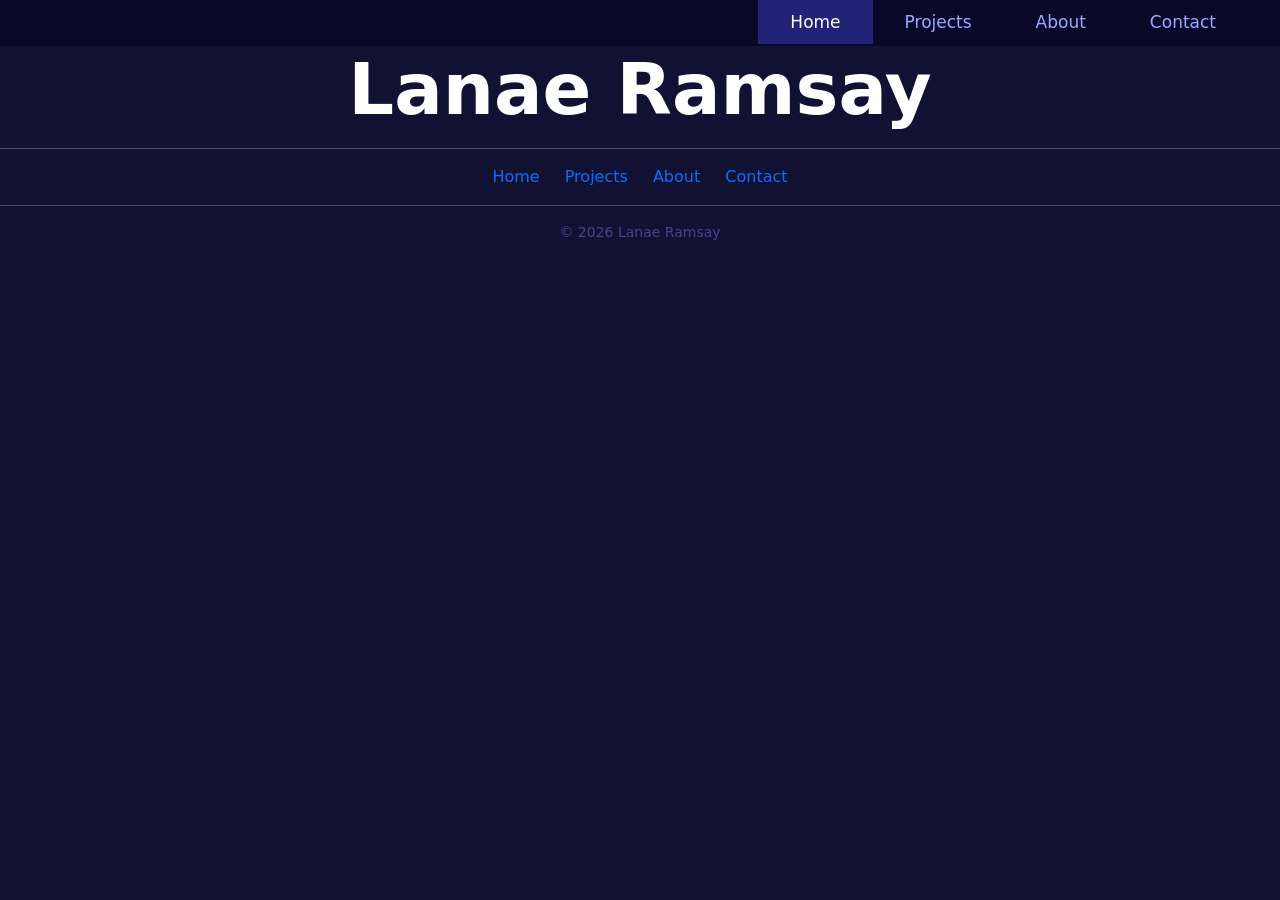
==== index.html @ 3edce325 "init: first commit" ====
<!DOCTYPE html>

<html lang="en">
    <head>
        <link href="https://cdn.jsdelivr.net/npm/bootstrap@5.3.8/dist/css/bootstrap.min.css" rel="stylesheet" integrity="sha384-sRIl4kxILFvY47J16cr9ZwB07vP4J8+LH7qKQnuqkuIAvNWLzeN8tE5YBujZqJLB" crossorigin="anonymous">
        <script src="https://cdn.jsdelivr.net/npm/bootstrap@5.3.8/dist/js/bootstrap.bundle.min.js" integrity="sha384-FKyoEForCGlyvwx9Hj09JcYn3nv7wiPVlz7YYwJrWVcXK/BmnVDxM+D2scQbITxI" crossorigin="anonymous"></script>
        <link href="styles.css" rel="stylesheet">
        <meta name="viewport" content="initial-scale=1, width=device-width">
        <title>Lanae Ramsay</title>
    </head>
    <body>
        <nav class="navbar navbar-expand-lg"> <!-- lg means that the menu will expand when width > 992px -->
            <div class="ms-auto"> <!-- Moves the button to the right -->

                <!-- Hamburger button -->
                <button class="navbar-toggler svg" type="button" data-bs-toggle="offcanvas" data-bs-target="#mobileMenu" aria-controls="mobileMenu" style="padding: 10px 0px"> <!-- Data attributes are used to invoke JavaScript -->
                    <svg version="1.1" xmlns="http://www.w3.org/2000/svg" viewBox="0 0 140 140" width="30" height="30">
                        <path d="M0 0 C0.92212784 0.00359528 1.84425568 0.00719055 2.79432678 0.01089478 C4.24295105 0.01067574 4.24295105 0.01067574 5.72084045 0.01045227 C8.92952175 0.01115182 12.1381458 0.0189462 15.34681702 0.02676392 C17.56499195 0.02862794 19.78316729 0.03005192 22.00134277 0.03105164 C27.85231148 0.03487801 33.70325554 0.04470931 39.55421448 0.05575562 C45.51958381 0.06596717 51.4849571 0.07054871 57.45033264 0.07559204 C69.16453621 0.08633147 80.87872144 0.10340932 92.59291077 0.12442017 C92.59291077 5.73442017 92.59291077 11.34442017 92.59291077 17.12442017 C79.70218822 17.14754127 66.81147057 17.16533406 53.92073154 17.17623234 C47.93571811 17.18146168 41.9507188 17.18856024 35.9657135 17.19985962 C30.19507647 17.2106867 24.42445308 17.21669662 18.65380669 17.21929741 C16.44688133 17.22115198 14.23995677 17.22477321 12.03303719 17.23015022 C8.95345035 17.23735827 5.87392063 17.23841121 2.79432678 17.23794556 C1.87219894 17.24154083 0.95007111 17.24513611 0 17.24884033 C-6.29303707 17.23847233 -6.29303707 17.23847233 -7.40708923 16.12442017 C-7.50683956 13.61305912 -7.54591106 11.13538602 -7.53208923 8.62442017 C-7.53595642 7.9218811 -7.53982361 7.21934204 -7.54380798 6.49551392 C-7.53060221 -0.35827989 -6.71768632 0.01106763 0 0 Z " fill="currentColor" transform="translate(27.407089233398438,96.87557983398438)"/>
                        <path d="M0 0 C0.92212784 0.00359528 1.84425568 0.00719055 2.79432678 0.01089478 C4.24295105 0.01067574 4.24295105 0.01067574 5.72084045 0.01045227 C8.92952175 0.01115182 12.1381458 0.0189462 15.34681702 0.02676392 C17.56499195 0.02862794 19.78316729 0.03005192 22.00134277 0.03105164 C27.85231148 0.03487801 33.70325554 0.04470931 39.55421448 0.05575562 C45.51958381 0.06596717 51.4849571 0.07054871 57.45033264 0.07559204 C69.16453621 0.08633147 80.87872144 0.10340932 92.59291077 0.12442017 C92.59291077 5.73442017 92.59291077 11.34442017 92.59291077 17.12442017 C79.70218822 17.14754127 66.81147057 17.16533406 53.92073154 17.17623234 C47.93571811 17.18146168 41.9507188 17.18856024 35.9657135 17.19985962 C30.19507647 17.2106867 24.42445308 17.21669662 18.65380669 17.21929741 C16.44688133 17.22115198 14.23995677 17.22477321 12.03303719 17.23015022 C8.95345035 17.23735827 5.87392063 17.23841121 2.79432678 17.23794556 C1.87219894 17.24154083 0.95007111 17.24513611 0 17.24884033 C-6.29303707 17.23847233 -6.29303707 17.23847233 -7.40708923 16.12442017 C-7.50683956 13.61305912 -7.54591106 11.13538602 -7.53208923 8.62442017 C-7.53595642 7.9218811 -7.53982361 7.21934204 -7.54380798 6.49551392 C-7.53060221 -0.35827989 -6.71768632 0.01106763 0 0 Z " fill="currentColor" transform="translate(27.407089233398438,60.875579833984375)"/>
                        <path d="M0 0 C0.92212784 0.00359528 1.84425568 0.00719055 2.79432678 0.01089478 C4.24295105 0.01067574 4.24295105 0.01067574 5.72084045 0.01045227 C8.92952175 0.01115182 12.1381458 0.0189462 15.34681702 0.02676392 C17.56499195 0.02862794 19.78316729 0.03005192 22.00134277 0.03105164 C27.85231148 0.03487801 33.70325554 0.04470931 39.55421448 0.05575562 C45.51958381 0.06596717 51.4849571 0.07054871 57.45033264 0.07559204 C69.16453621 0.08633147 80.87872144 0.10340932 92.59291077 0.12442017 C92.59291077 5.73442017 92.59291077 11.34442017 92.59291077 17.12442017 C79.70218822 17.14754127 66.81147057 17.16533406 53.92073154 17.17623234 C47.93571811 17.18146168 41.9507188 17.18856024 35.9657135 17.19985962 C30.19507647 17.2106867 24.42445308 17.21669662 18.65380669 17.21929741 C16.44688133 17.22115198 14.23995677 17.22477321 12.03303719 17.23015022 C8.95345035 17.23735827 5.87392063 17.23841121 2.79432678 17.23794556 C1.87219894 17.24154083 0.95007111 17.24513611 0 17.24884033 C-6.29303707 17.23847233 -6.29303707 17.23847233 -7.40708923 16.12442017 C-7.50683956 13.61305912 -7.54591106 11.13538602 -7.53208923 8.62442017 C-7.53595642 7.9218811 -7.53982361 7.21934204 -7.54380798 6.49551392 C-7.53060221 -0.35827989 -6.71768632 0.01106763 0 0 Z " fill="currentColor" transform="translate(27.407089233398438,24.875579833984375)"/>
                    </svg>
                </button>

                <!-- Offcanvas (works as a regular menu on PC and as a sidebar on mobile devices) -->
                <div  style="background-color: #113" class="offcanvas offcanvas-end" id="mobileMenu">
                    <div class="offcanvas-body">
                        <ul class="navbar-nav justify-content-end flex-grow-1 pe-3 nav-links">
                            <li><a class="active">Home</a></li>
                            <li><a href="projects.html">Projects</a></li>
                            <li><a href="about.html">About</a></li>
                            <li><a href="contact.html">Contact</a></li>
                        </ul>
                    </div>
                </div>
            </div>
        </nav>
        <h1 style="text-align: center; font-size: 72px">
            <b>
                Lanae Ramsay
            </b>
        </h1>
        <hr>
        <div style="text-align: center">
            <a href="index.html">Home</a>
            <a href="projects.html">Projects</a>
            <a href="about.html">About</a>
            <a href="contact.html">Contact</a>
        </div>
        <hr>
        <footer>
            <p>&#169; 2026 Lanae Ramsay</p>
        </footer>
        <script src="script.js"></script>
    </body>
</html>
---- styles.css ----
/* Get rid of underline */
a {
    text-decoration: none;
    padding: 10px 10px;
}

.svg {
  color: #9af;
}

.svg.hovered {
  color: #fff;
}

/* Navbar Container */
.navbar {
    align-items: center;
    background-color: #080828;
    padding: 0px 16px;
}

/* Makes list horizontal. Remove dots */
.nav-links {
    list-style: none;
    display: flex;
}

/* Individual links */
.nav-links a {
    color: #9af;
    font-size: 17px;
    padding: 12px 32px;
}

/* Hover effect for links */
.nav-links a:hover {
    background-color: #227;
    color: #fff;
}

/* Tap effect for links */
.nav-links a:active {
    background-color: #44b;
    color: #fff;
}

/* Current page */
.nav-links a.active {
    background-color: #227;
    color: #fff;
}

.nav-links li {
    padding: 10px 0px;
}

/* For custom hamburger button */
.navbar-toggler {
    border: none;
    outline: none;
}

.navbar-toggler:focus {
    box-shadow: none;
}


body {
    background-color: #113;
    color: #fff;
}

footer {
    font-size: 14px;
    text-align: center;
    color: #448;
}

object {
  pointer-events: none;
}
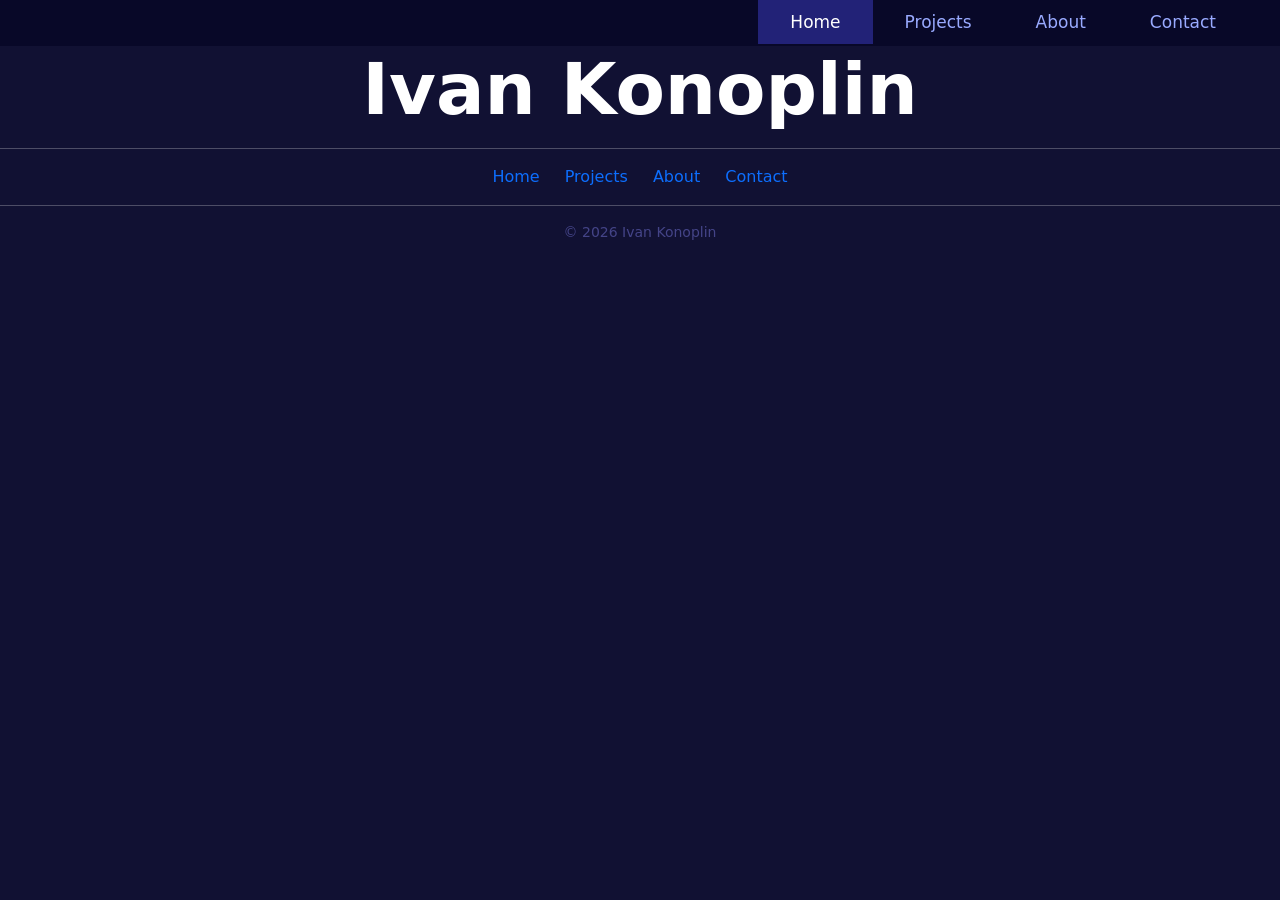
==== commit 82cbba27: "info changes" ====
--- a/index.html
+++ b/index.html
@@ -6,7 +6,7 @@
         <script src="https://cdn.jsdelivr.net/npm/bootstrap@5.3.8/dist/js/bootstrap.bundle.min.js" integrity="sha384-FKyoEForCGlyvwx9Hj09JcYn3nv7wiPVlz7YYwJrWVcXK/BmnVDxM+D2scQbITxI" crossorigin="anonymous"></script>
         <link href="styles.css" rel="stylesheet">
         <meta name="viewport" content="initial-scale=1, width=device-width">
-        <title>Lanae Ramsay</title>
+        <title>Ivan Konoplin</title>
     </head>
     <body>
         <nav class="navbar navbar-expand-lg"> <!-- lg means that the menu will expand when width > 992px -->
@@ -36,7 +36,7 @@
         </nav>
         <h1 style="text-align: center; font-size: 72px">
             <b>
-                Lanae Ramsay
+                Ivan Konoplin
             </b>
         </h1>
         <hr>
@@ -48,7 +48,7 @@
         </div>
         <hr>
         <footer>
-            <p>&#169; 2026 Lanae Ramsay</p>
+            <p>&#169; 2026 Ivan Konoplin</p>
         </footer>
         <script src="script.js"></script>
     </body>
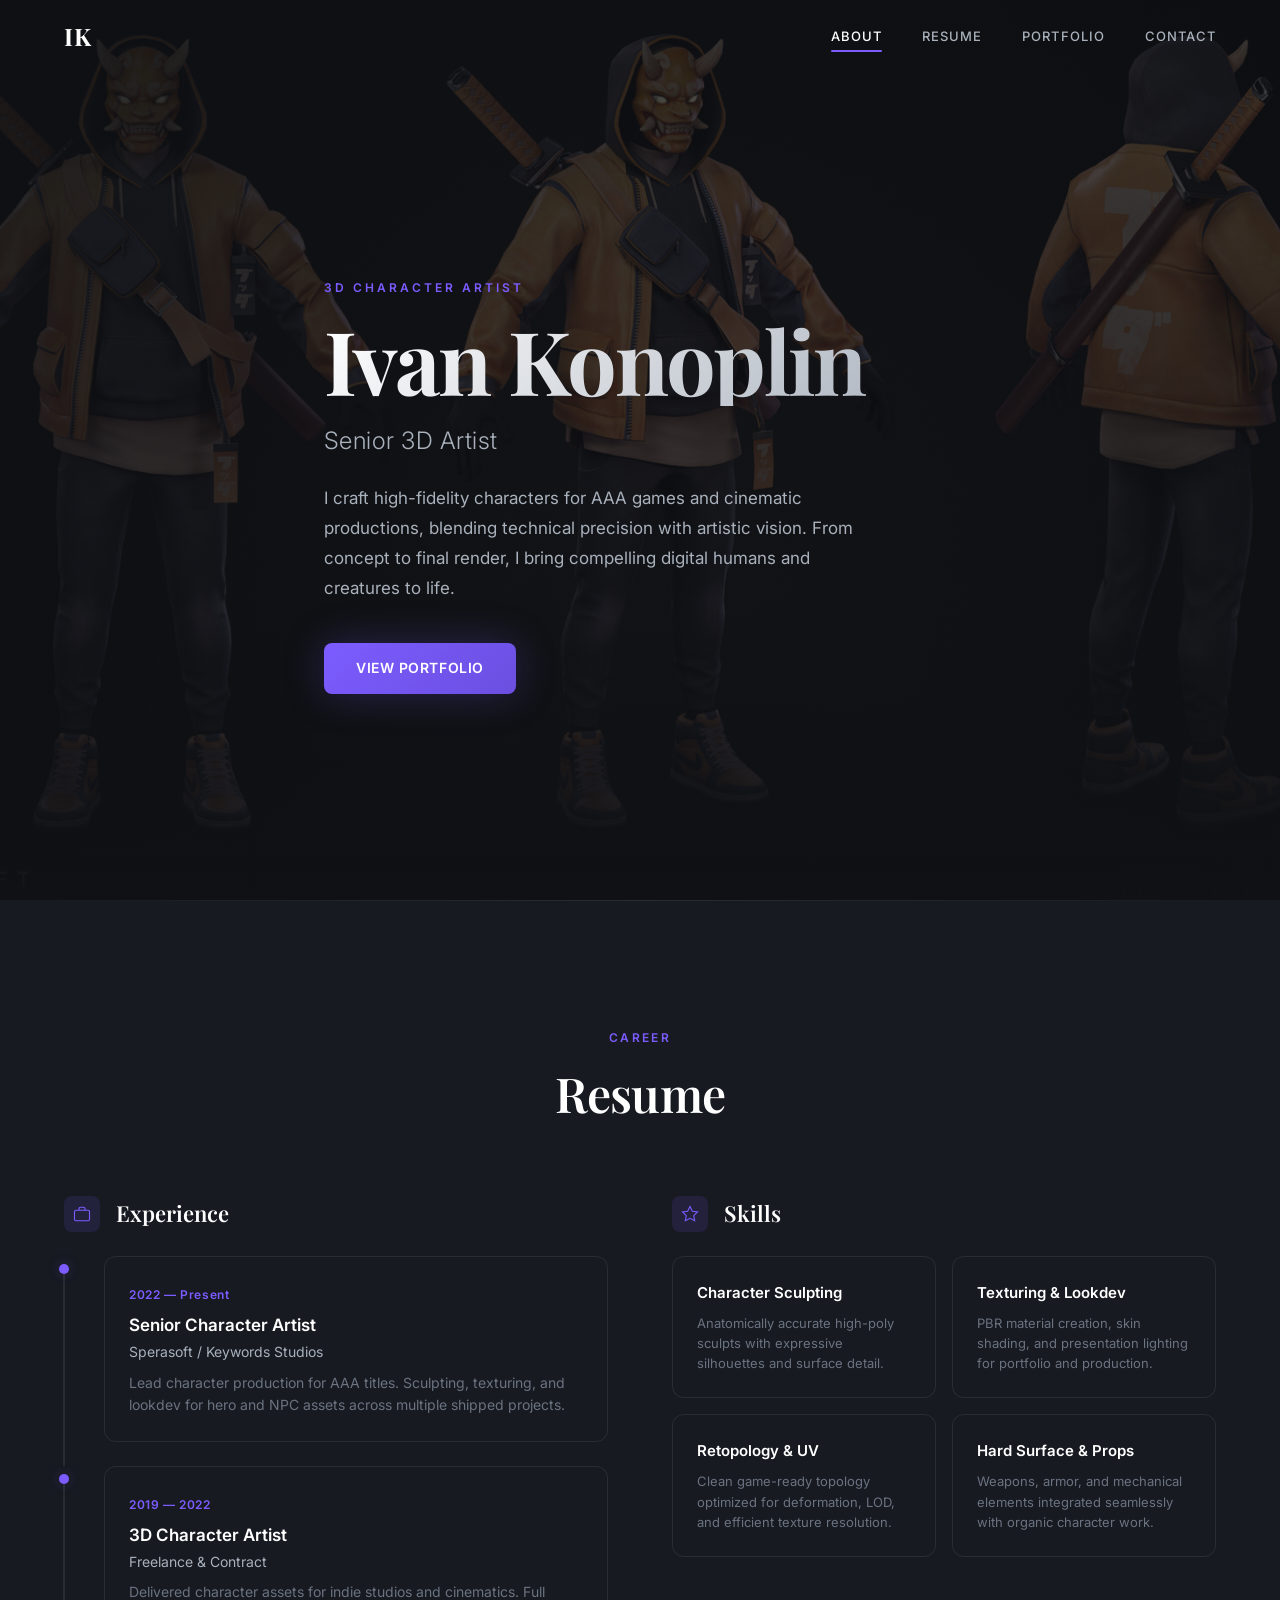
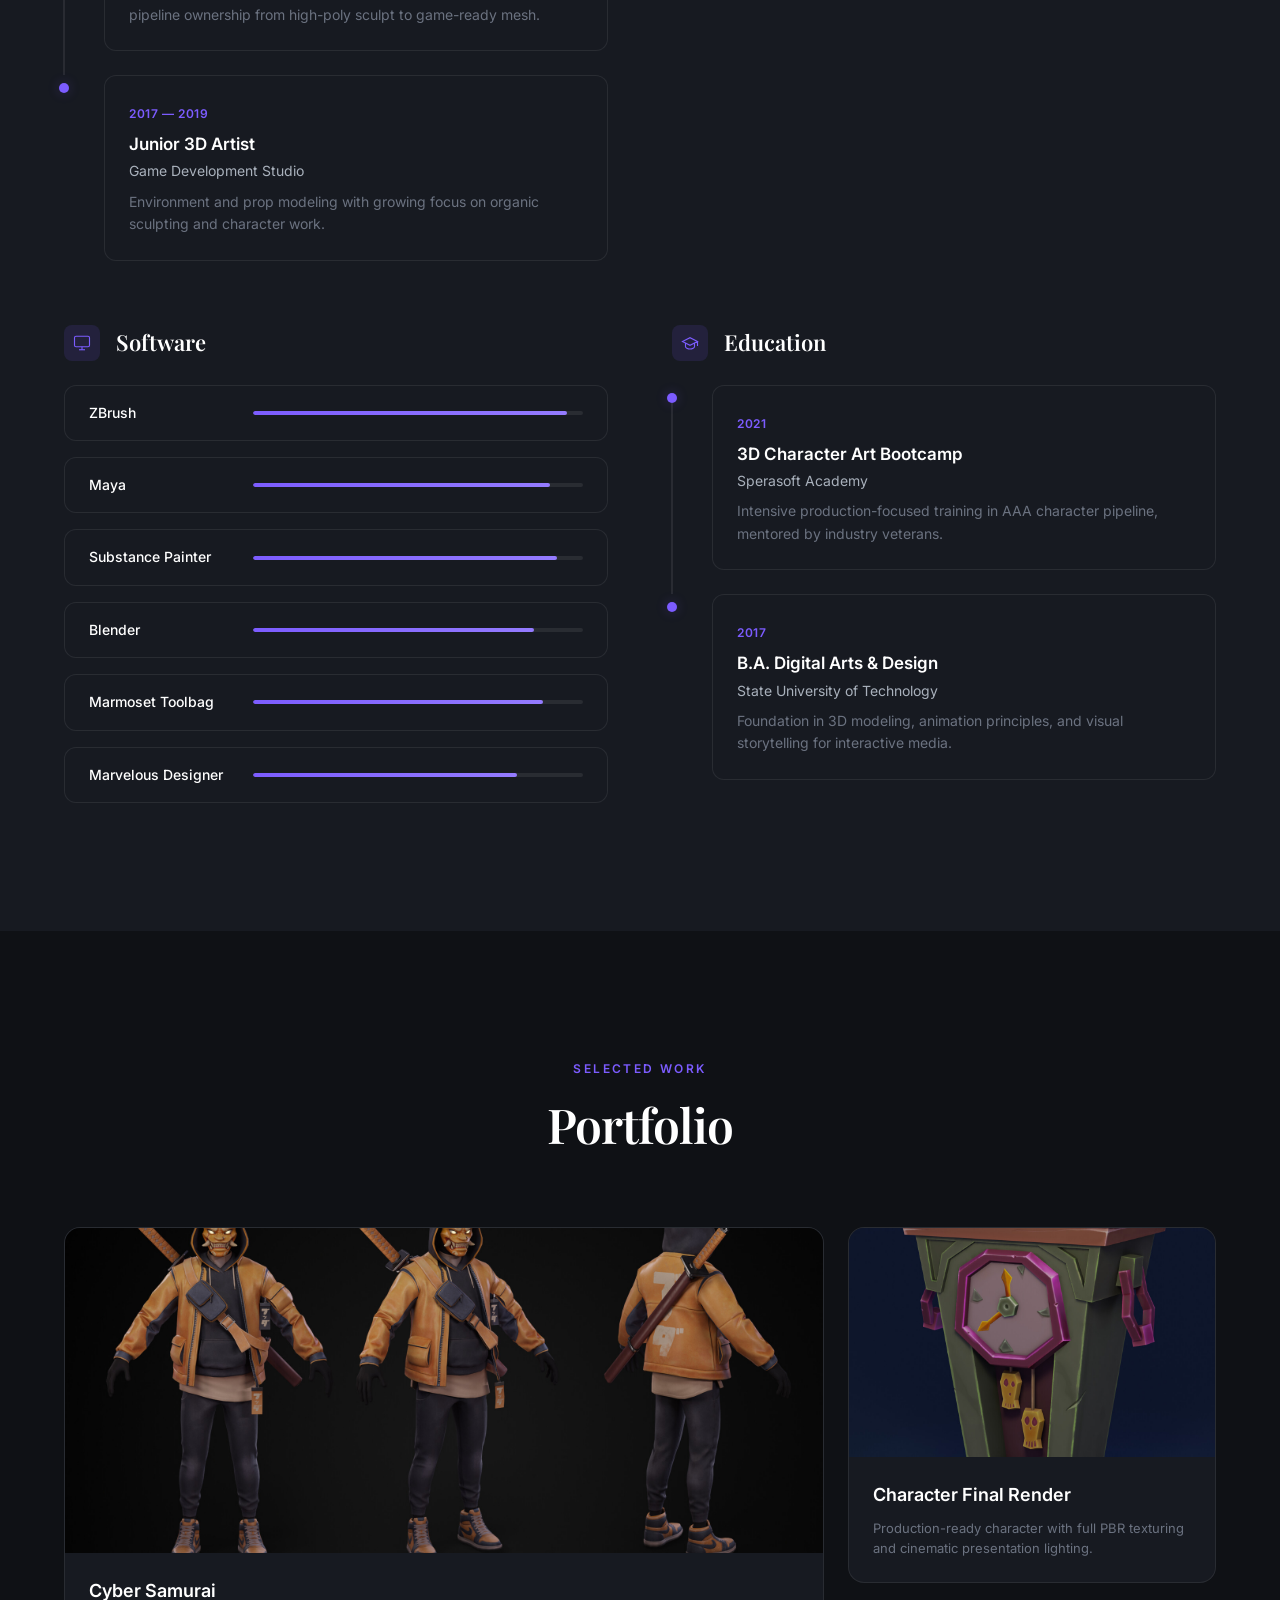
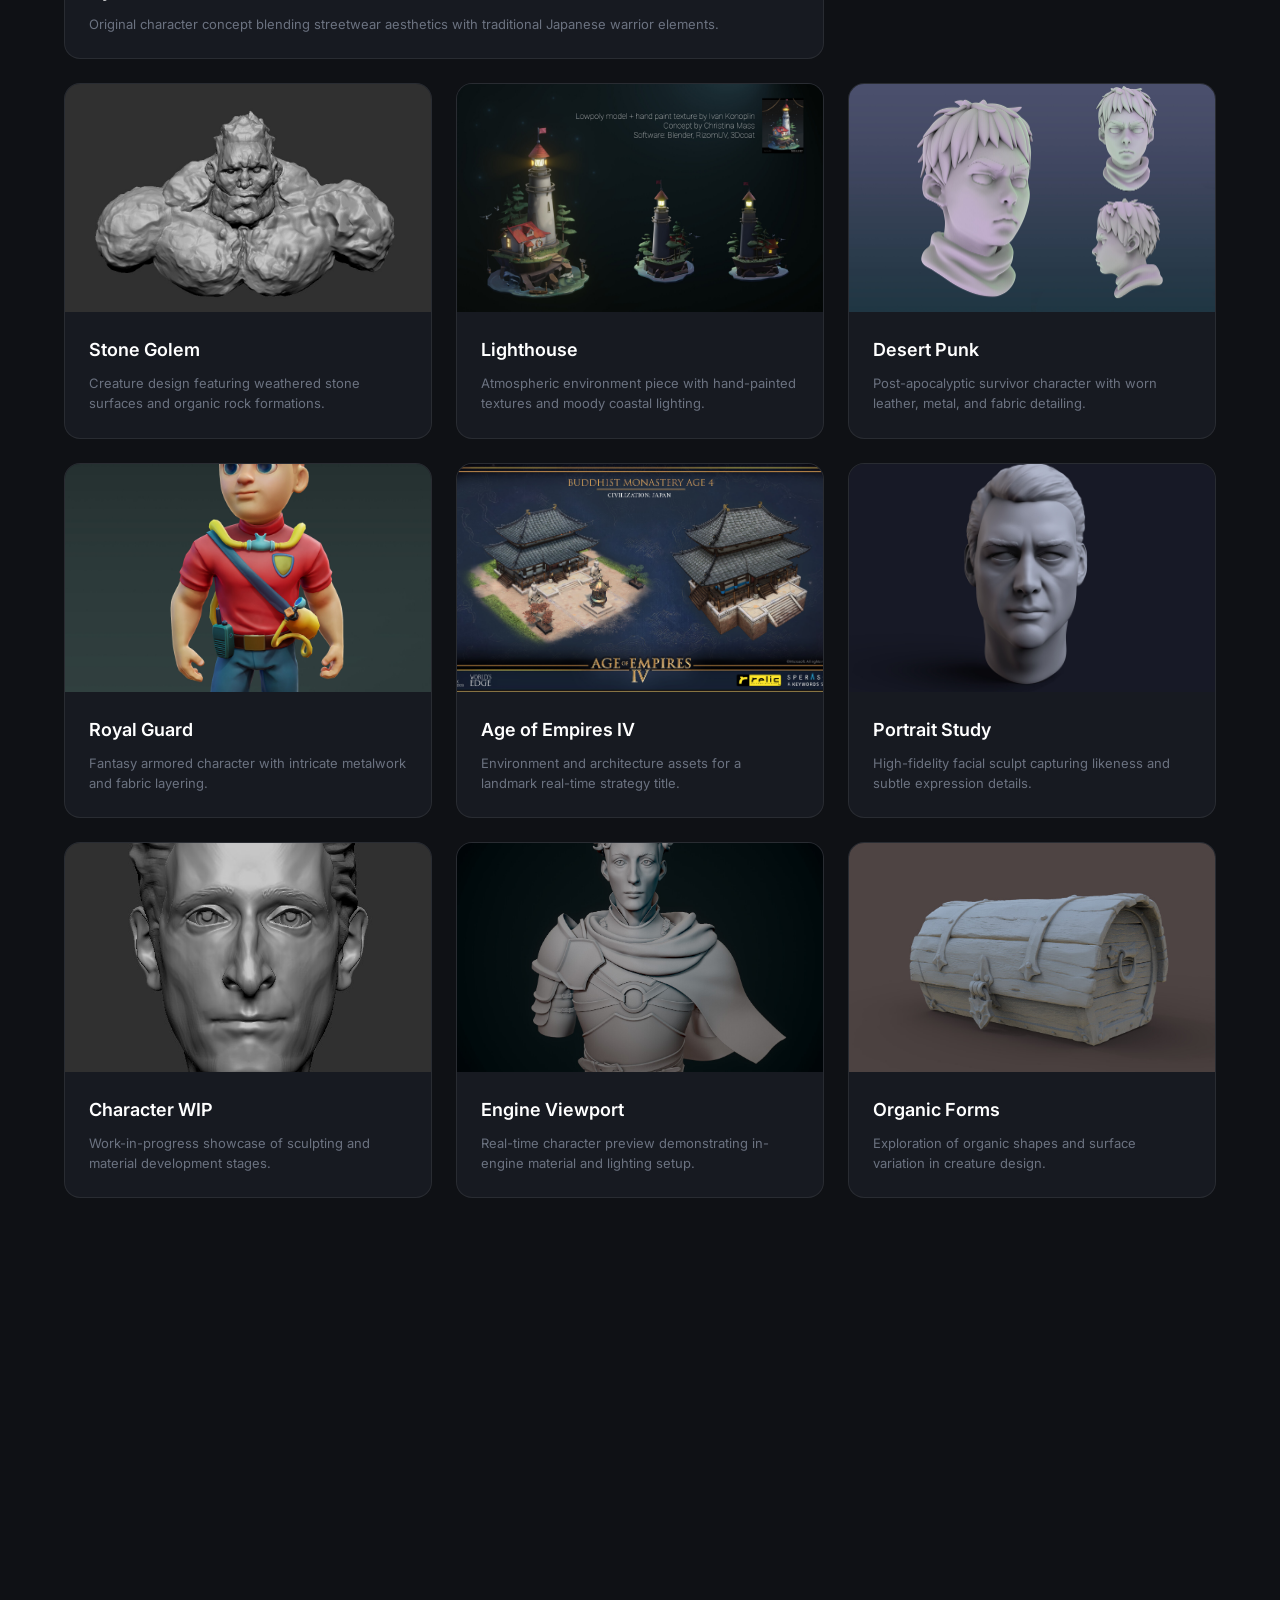
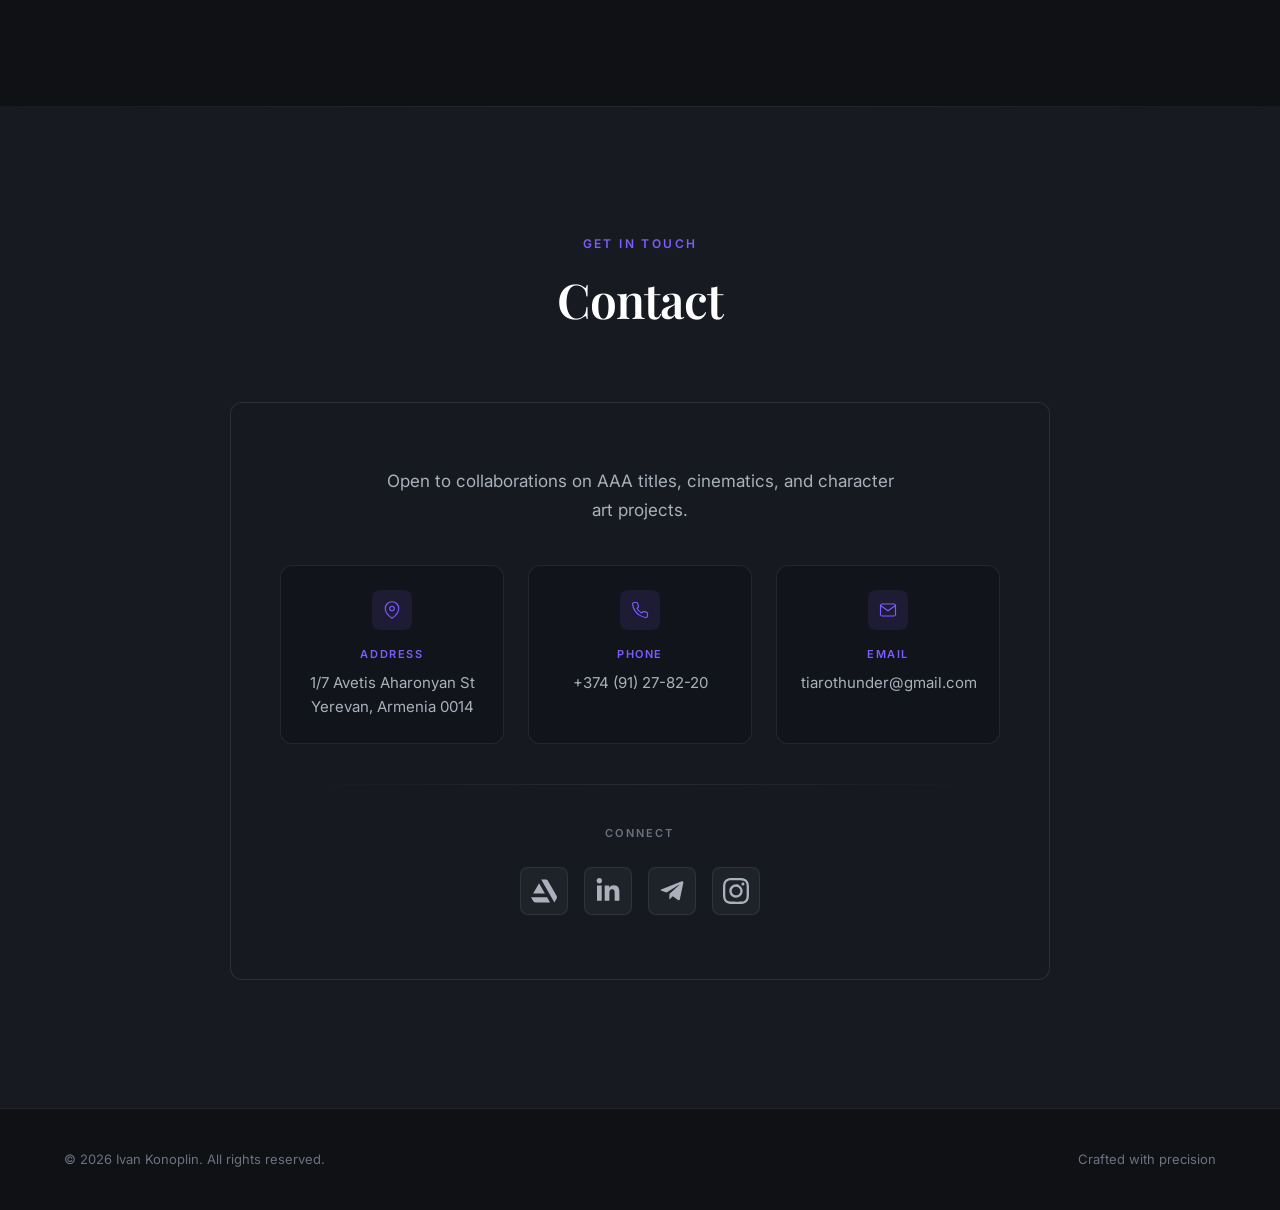
==== commit c009899d: "website new version" ====
--- a/index.html
+++ b/index.html
@@ -1,55 +1,318 @@
 <!DOCTYPE html>
-
 <html lang="en">
-    <head>
-        <link href="https://cdn.jsdelivr.net/npm/bootstrap@5.3.8/dist/css/bootstrap.min.css" rel="stylesheet" integrity="sha384-sRIl4kxILFvY47J16cr9ZwB07vP4J8+LH7qKQnuqkuIAvNWLzeN8tE5YBujZqJLB" crossorigin="anonymous">
-        <script src="https://cdn.jsdelivr.net/npm/bootstrap@5.3.8/dist/js/bootstrap.bundle.min.js" integrity="sha384-FKyoEForCGlyvwx9Hj09JcYn3nv7wiPVlz7YYwJrWVcXK/BmnVDxM+D2scQbITxI" crossorigin="anonymous"></script>
-        <link href="styles.css" rel="stylesheet">
-        <meta name="viewport" content="initial-scale=1, width=device-width">
-        <title>Ivan Konoplin</title>
-    </head>
-    <body>
-        <nav class="navbar navbar-expand-lg"> <!-- lg means that the menu will expand when width > 992px -->
-            <div class="ms-auto"> <!-- Moves the button to the right -->
-
-                <!-- Hamburger button -->
-                <button class="navbar-toggler svg" type="button" data-bs-toggle="offcanvas" data-bs-target="#mobileMenu" aria-controls="mobileMenu" style="padding: 10px 0px"> <!-- Data attributes are used to invoke JavaScript -->
-                    <svg version="1.1" xmlns="http://www.w3.org/2000/svg" viewBox="0 0 140 140" width="30" height="30">
-                        <path d="M0 0 C0.92212784 0.00359528 1.84425568 0.00719055 2.79432678 0.01089478 C4.24295105 0.01067574 4.24295105 0.01067574 5.72084045 0.01045227 C8.92952175 0.01115182 12.1381458 0.0189462 15.34681702 0.02676392 C17.56499195 0.02862794 19.78316729 0.03005192 22.00134277 0.03105164 C27.85231148 0.03487801 33.70325554 0.04470931 39.55421448 0.05575562 C45.51958381 0.06596717 51.4849571 0.07054871 57.45033264 0.07559204 C69.16453621 0.08633147 80.87872144 0.10340932 92.59291077 0.12442017 C92.59291077 5.73442017 92.59291077 11.34442017 92.59291077 17.12442017 C79.70218822 17.14754127 66.81147057 17.16533406 53.92073154 17.17623234 C47.93571811 17.18146168 41.9507188 17.18856024 35.9657135 17.19985962 C30.19507647 17.2106867 24.42445308 17.21669662 18.65380669 17.21929741 C16.44688133 17.22115198 14.23995677 17.22477321 12.03303719 17.23015022 C8.95345035 17.23735827 5.87392063 17.23841121 2.79432678 17.23794556 C1.87219894 17.24154083 0.95007111 17.24513611 0 17.24884033 C-6.29303707 17.23847233 -6.29303707 17.23847233 -7.40708923 16.12442017 C-7.50683956 13.61305912 -7.54591106 11.13538602 -7.53208923 8.62442017 C-7.53595642 7.9218811 -7.53982361 7.21934204 -7.54380798 6.49551392 C-7.53060221 -0.35827989 -6.71768632 0.01106763 0 0 Z " fill="currentColor" transform="translate(27.407089233398438,96.87557983398438)"/>
-                        <path d="M0 0 C0.92212784 0.00359528 1.84425568 0.00719055 2.79432678 0.01089478 C4.24295105 0.01067574 4.24295105 0.01067574 5.72084045 0.01045227 C8.92952175 0.01115182 12.1381458 0.0189462 15.34681702 0.02676392 C17.56499195 0.02862794 19.78316729 0.03005192 22.00134277 0.03105164 C27.85231148 0.03487801 33.70325554 0.04470931 39.55421448 0.05575562 C45.51958381 0.06596717 51.4849571 0.07054871 57.45033264 0.07559204 C69.16453621 0.08633147 80.87872144 0.10340932 92.59291077 0.12442017 C92.59291077 5.73442017 92.59291077 11.34442017 92.59291077 17.12442017 C79.70218822 17.14754127 66.81147057 17.16533406 53.92073154 17.17623234 C47.93571811 17.18146168 41.9507188 17.18856024 35.9657135 17.19985962 C30.19507647 17.2106867 24.42445308 17.21669662 18.65380669 17.21929741 C16.44688133 17.22115198 14.23995677 17.22477321 12.03303719 17.23015022 C8.95345035 17.23735827 5.87392063 17.23841121 2.79432678 17.23794556 C1.87219894 17.24154083 0.95007111 17.24513611 0 17.24884033 C-6.29303707 17.23847233 -6.29303707 17.23847233 -7.40708923 16.12442017 C-7.50683956 13.61305912 -7.54591106 11.13538602 -7.53208923 8.62442017 C-7.53595642 7.9218811 -7.53982361 7.21934204 -7.54380798 6.49551392 C-7.53060221 -0.35827989 -6.71768632 0.01106763 0 0 Z " fill="currentColor" transform="translate(27.407089233398438,60.875579833984375)"/>
-                        <path d="M0 0 C0.92212784 0.00359528 1.84425568 0.00719055 2.79432678 0.01089478 C4.24295105 0.01067574 4.24295105 0.01067574 5.72084045 0.01045227 C8.92952175 0.01115182 12.1381458 0.0189462 15.34681702 0.02676392 C17.56499195 0.02862794 19.78316729 0.03005192 22.00134277 0.03105164 C27.85231148 0.03487801 33.70325554 0.04470931 39.55421448 0.05575562 C45.51958381 0.06596717 51.4849571 0.07054871 57.45033264 0.07559204 C69.16453621 0.08633147 80.87872144 0.10340932 92.59291077 0.12442017 C92.59291077 5.73442017 92.59291077 11.34442017 92.59291077 17.12442017 C79.70218822 17.14754127 66.81147057 17.16533406 53.92073154 17.17623234 C47.93571811 17.18146168 41.9507188 17.18856024 35.9657135 17.19985962 C30.19507647 17.2106867 24.42445308 17.21669662 18.65380669 17.21929741 C16.44688133 17.22115198 14.23995677 17.22477321 12.03303719 17.23015022 C8.95345035 17.23735827 5.87392063 17.23841121 2.79432678 17.23794556 C1.87219894 17.24154083 0.95007111 17.24513611 0 17.24884033 C-6.29303707 17.23847233 -6.29303707 17.23847233 -7.40708923 16.12442017 C-7.50683956 13.61305912 -7.54591106 11.13538602 -7.53208923 8.62442017 C-7.53595642 7.9218811 -7.53982361 7.21934204 -7.54380798 6.49551392 C-7.53060221 -0.35827989 -6.71768632 0.01106763 0 0 Z " fill="currentColor" transform="translate(27.407089233398438,24.875579833984375)"/>
-                    </svg>
-                </button>
-
-                <!-- Offcanvas (works as a regular menu on PC and as a sidebar on mobile devices) -->
-                <div  style="background-color: #113" class="offcanvas offcanvas-end" id="mobileMenu">
-                    <div class="offcanvas-body">
-                        <ul class="navbar-nav justify-content-end flex-grow-1 pe-3 nav-links">
-                            <li><a class="active">Home</a></li>
-                            <li><a href="projects.html">Projects</a></li>
-                            <li><a href="about.html">About</a></li>
-                            <li><a href="contact.html">Contact</a></li>
-                        </ul>
-                    </div>
-                </div>
-            </div>
-        </nav>
-        <h1 style="text-align: center; font-size: 72px">
-            <b>
-                Ivan Konoplin
-            </b>
-        </h1>
-        <hr>
-        <div style="text-align: center">
-            <a href="index.html">Home</a>
-            <a href="projects.html">Projects</a>
-            <a href="about.html">About</a>
-            <a href="contact.html">Contact</a>
+<head>
+  <meta charset="UTF-8">
+  <meta name="viewport" content="width=device-width, initial-scale=1.0">
+  <meta name="description" content="Ivan Konoplin — Senior 3D Artist specializing in character art for AAA games and cinematic productions.">
+  <title>Ivan Konoplin | Senior 3D Artist</title>
+  <link rel="preconnect" href="https://fonts.googleapis.com">
+  <link rel="preconnect" href="https://fonts.gstatic.com" crossorigin>
+  <link href="https://fonts.googleapis.com/css2?family=Inter:wght@300;400;500;600;700&family=Playfair+Display:wght@500;600;700&display=swap" rel="stylesheet">
+  <link rel="stylesheet" href="css/main.css">
+</head>
+<body>
+
+  <!-- Navigation -->
+  <header class="header" id="header">
+    <nav class="nav container" aria-label="Main navigation">
+      <a href="#about" class="nav__logo" aria-label="Ivan Konoplin — Home">IK</a>
+
+      <button class="nav__toggle" id="nav-toggle" aria-label="Toggle navigation menu" aria-expanded="false" aria-controls="nav-menu">
+        <span class="nav__toggle-bar"></span>
+        <span class="nav__toggle-bar"></span>
+        <span class="nav__toggle-bar"></span>
+      </button>
+
+      <ul class="nav__menu" id="nav-menu" role="list">
+        <li><a href="#about" class="nav__link active" data-section="about">About</a></li>
+        <li><a href="#resume" class="nav__link" data-section="resume">Resume</a></li>
+        <li><a href="#portfolio" class="nav__link" data-section="portfolio">Portfolio</a></li>
+        <li><a href="#contact" class="nav__link" data-section="contact">Contact</a></li>
+      </ul>
+    </nav>
+  </header>
+
+  <main>
+
+    <!-- About Section -->
+    <section class="about section" id="about" aria-labelledby="about-heading">
+      <div class="about__bg" role="img" aria-label="Cyber-samurai character art by Ivan Konoplin"></div>
+      <div class="about__overlay"></div>
+      <div class="about__content container reveal">
+        <p class="about__eyebrow">3D Character Artist</p>
+        <h1 class="about__title" id="about-heading">Ivan Konoplin</h1>
+        <p class="about__role">Senior 3D Artist</p>
+        <p class="about__intro">
+          I craft high-fidelity characters for AAA games and cinematic productions,
+          blending technical precision with artistic vision. From concept to final render,
+          I bring compelling digital humans and creatures to life.
+        </p>
+        <a href="#portfolio" class="btn btn--primary">View Portfolio</a>
+      </div>
+    </section>
+
+    <!-- Resume Section -->
+    <section class="resume section" id="resume" aria-labelledby="resume-heading">
+      <div class="container">
+        <header class="section__header reveal">
+          <p class="section__eyebrow">Career</p>
+          <h2 class="section__title" id="resume-heading">Resume</h2>
+        </header>
+
+        <div class="resume__grid">
+
+          <!-- Experience -->
+          <div class="resume__block reveal">
+            <h3 class="resume__block-title">
+              <span class="resume__icon" aria-hidden="true">
+                <svg viewBox="0 0 24 24" fill="none" stroke="currentColor" stroke-width="1.5"><rect x="2" y="7" width="20" height="14" rx="2"/><path d="M16 7V5a2 2 0 0 0-2-2h-4a2 2 0 0 0-2 2v2"/></svg>
+              </span>
+              Experience
+            </h3>
+            <div class="timeline">
+              <article class="timeline__item">
+                <div class="timeline__marker"></div>
+                <div class="timeline__card card">
+                  <time class="timeline__date" datetime="2022">2022 — Present</time>
+                  <h4 class="timeline__role">Senior Character Artist</h4>
+                  <p class="timeline__company">Sperasoft / Keywords Studios</p>
+                  <p class="timeline__desc">Lead character production for AAA titles. Sculpting, texturing, and lookdev for hero and NPC assets across multiple shipped projects.</p>
+                </div>
+              </article>
+              <article class="timeline__item">
+                <div class="timeline__marker"></div>
+                <div class="timeline__card card">
+                  <time class="timeline__date" datetime="2019">2019 — 2022</time>
+                  <h4 class="timeline__role">3D Character Artist</h4>
+                  <p class="timeline__company">Freelance & Contract</p>
+                  <p class="timeline__desc">Delivered character assets for indie studios and cinematics. Full pipeline ownership from high-poly sculpt to game-ready mesh.</p>
+                </div>
+              </article>
+              <article class="timeline__item">
+                <div class="timeline__marker"></div>
+                <div class="timeline__card card">
+                  <time class="timeline__date" datetime="2017">2017 — 2019</time>
+                  <h4 class="timeline__role">Junior 3D Artist</h4>
+                  <p class="timeline__company">Game Development Studio</p>
+                  <p class="timeline__desc">Environment and prop modeling with growing focus on organic sculpting and character work.</p>
+                </div>
+              </article>
+            </div>
+          </div>
+
+          <!-- Skills -->
+          <div class="resume__block reveal">
+            <h3 class="resume__block-title">
+              <span class="resume__icon" aria-hidden="true">
+                <svg viewBox="0 0 24 24" fill="none" stroke="currentColor" stroke-width="1.5"><polygon points="12 2 15.09 8.26 22 9.27 17 14.14 18.18 21.02 12 17.77 5.82 21.02 7 14.14 2 9.27 8.91 8.26 12 2"/></svg>
+              </span>
+              Skills
+            </h3>
+            <div class="skills-grid">
+              <div class="skill-card card">
+                <h4 class="skill-card__title">Character Sculpting</h4>
+                <p class="skill-card__desc">Anatomically accurate high-poly sculpts with expressive silhouettes and surface detail.</p>
+              </div>
+              <div class="skill-card card">
+                <h4 class="skill-card__title">Texturing & Lookdev</h4>
+                <p class="skill-card__desc">PBR material creation, skin shading, and presentation lighting for portfolio and production.</p>
+              </div>
+              <div class="skill-card card">
+                <h4 class="skill-card__title">Retopology & UV</h4>
+                <p class="skill-card__desc">Clean game-ready topology optimized for deformation, LOD, and efficient texture resolution.</p>
+              </div>
+              <div class="skill-card card">
+                <h4 class="skill-card__title">Hard Surface & Props</h4>
+                <p class="skill-card__desc">Weapons, armor, and mechanical elements integrated seamlessly with organic character work.</p>
+              </div>
+            </div>
+          </div>
+
+          <!-- Software -->
+          <div class="resume__block reveal">
+            <h3 class="resume__block-title">
+              <span class="resume__icon" aria-hidden="true">
+                <svg viewBox="0 0 24 24" fill="none" stroke="currentColor" stroke-width="1.5"><rect x="2" y="3" width="20" height="14" rx="2"/><line x1="8" y1="21" x2="16" y2="21"/><line x1="12" y1="17" x2="12" y2="21"/></svg>
+              </span>
+              Software
+            </h3>
+            <ul class="software-list" id="software-list"></ul>
+          </div>
+
+          <!-- Education -->
+          <div class="resume__block reveal">
+            <h3 class="resume__block-title">
+              <span class="resume__icon" aria-hidden="true">
+                <svg viewBox="0 0 24 24" fill="none" stroke="currentColor" stroke-width="1.5"><path d="M22 10v6M2 10l10-5 10 5-10 5z"/><path d="M6 12v5c0 1.1 2.7 3 6 3s6-1.9 6-3v-5"/></svg>
+              </span>
+              Education
+            </h3>
+            <div class="timeline">
+              <article class="timeline__item">
+                <div class="timeline__marker"></div>
+                <div class="timeline__card card">
+                  <time class="timeline__date" datetime="2021">2021</time>
+                  <h4 class="timeline__role">3D Character Art Bootcamp</h4>
+                  <p class="timeline__company">Sperasoft Academy</p>
+                  <p class="timeline__desc">Intensive production-focused training in AAA character pipeline, mentored by industry veterans.</p>
+                </div>
+              </article>
+              <article class="timeline__item">
+                <div class="timeline__marker"></div>
+                <div class="timeline__card card">
+                  <time class="timeline__date" datetime="2017">2017</time>
+                  <h4 class="timeline__role">B.A. Digital Arts & Design</h4>
+                  <p class="timeline__company">State University of Technology</p>
+                  <p class="timeline__desc">Foundation in 3D modeling, animation principles, and visual storytelling for interactive media.</p>
+                </div>
+              </article>
+            </div>
+          </div>
+
         </div>
-        <hr>
-        <footer>
-            <p>&#169; 2026 Ivan Konoplin</p>
-        </footer>
-        <script src="script.js"></script>
-    </body>
+      </div>
+    </section>
+
+    <!-- Portfolio Section -->
+    <section class="portfolio section" id="portfolio" aria-labelledby="portfolio-heading">
+      <div class="container">
+        <header class="section__header reveal">
+          <p class="section__eyebrow">Selected Work</p>
+          <h2 class="section__title" id="portfolio-heading">Portfolio</h2>
+        </header>
+
+        <div class="gallery" role="list"></div>
+      </div>
+    </section>
+
+    <!-- Contact Section -->
+    <section class="contact section" id="contact" aria-labelledby="contact-heading">
+      <div class="container">
+        <header class="section__header reveal">
+          <p class="section__eyebrow">Get in Touch</p>
+          <h2 class="section__title" id="contact-heading">Contact</h2>
+        </header>
+
+        <div class="contact__content reveal">
+          <div class="contact__card card">
+            <p class="contact__lead">Open to collaborations on AAA titles, cinematics, and character art projects.</p>
+
+            <div class="contact__details-grid">
+              <div class="contact__detail">
+                <span class="contact__icon" aria-hidden="true">
+                  <svg viewBox="0 0 24 24" fill="none" stroke="currentColor" stroke-width="1.5"><path d="M21 10c0 7-9 13-9 13s-9-6-9-13a9 9 0 0 1 18 0z"/><circle cx="12" cy="10" r="3"/></svg>
+                </span>
+                <span class="contact__label">Address</span>
+                <p>1/7 Avetis Aharonyan St<br>Yerevan, Armenia 0014</p>
+              </div>
+              <div class="contact__detail">
+                <span class="contact__icon" aria-hidden="true">
+                  <svg viewBox="0 0 24 24" fill="none" stroke="currentColor" stroke-width="1.5"><path d="M22 16.92v3a2 2 0 0 1-2.18 2 19.79 19.79 0 0 1-8.63-3.07 19.5 19.5 
+                    0 0 1-6-6 19.79 19.79 0 0 1-3.07-8.67A2 2 0 0 1 4.11 2h3a2 2 0 0 1 2 1.72 12.84 12.84 0 0 0 .7 2.81 2 2 0 0 1-.45 2.11L8.09 9.91a16 16 0 0 0 6 
+                    6l1.27-1.27a2 2 0 0 1 2.11-.45 12.84 12.84 0 0 0 2.81.7A2 2 0 0 1 22 16.92z"/></svg>
+                </span>
+                <span class="contact__label">Phone</span>
+                <p><a href="tel:+37491278220">+374 (91) 27-82-20</a></p>
+              </div>
+              <div class="contact__detail">
+                <span class="contact__icon" aria-hidden="true">
+                  <svg viewBox="0 0 24 24" fill="none" stroke="currentColor" stroke-width="1.5"><path d="M4 4h16c1.1 0 2 .9 2 2v12c0 1.1-.9 2-2 2H4c-1.1 0-2-.9-2-2V6c0-1.1.9-2 2-2z"/><polyline points="22,6 12,13 2,6"/></svg>
+                </span>
+                <span class="contact__label">Email</span>
+                <p><a href="mailto:tiarothunder@gmail.com">tiarothunder@gmail.com</a></p>
+              </div>
+            </div>
+
+            <div class="contact__divider" aria-hidden="true"></div>
+
+            <div class="contact__social-wrap">
+              <p class="contact__social-label">Connect</p>
+              <div class="contact__social">
+                <a href="https://www.artstation.com/konoplinivan" class="contact__social-link" target="_blank" rel="noopener noreferrer" aria-label="ArtStation">
+                  <svg viewBox="0 0 32 32" fill="currentColor" aria-hidden="true">
+                    <path d="M0 23.63l2.703 4.672c0.552 1.094 1.667 1.781 2.885
+                    1.781h17.943l-3.724-6.453zM32 23.661c0-0.641-0.193-1.245-0.516-1.75l-10.516-18.276c-0.557-1.057-1.656-1.719-2.854-1.719h-5.557l16.24
+                    28.135 2.563-4.432c0.5-0.849 0.641-1.224 0.641-1.958zM17.161 19.047l-7.255-12.568-7.26 12.568z"/>
+                  </svg>
+                </a>
+                <a href="https://www.linkedin.com/in/ivan-konoplin-875360231/" class="contact__social-link" target="_blank" rel="noopener noreferrer" aria-label="LinkedIn">
+                  <svg viewBox="0 0 32 32" fill="currentColor" aria-hidden="true">
+                    <path d="M8.268 28h-5.805v-18.694h5.805zM5.362 6.756c-1.856
+                    0-3.362-1.538-3.362-3.394s1.505-3.362 3.362-3.362 3.362 1.505 3.362 3.362c0 1.856-1.506 3.394-3.362 3.394zM29.994
+                    28h-5.792v-9.1c0-2.169-0.044-4.95-3.018-4.95-3.018 0-3.481 2.356-3.481 4.794v9.256h-5.799v-18.694h5.567v2.55h0.081c0.775-1.469 2.668-3.019 5.492-3.019
+                    5.875 0 6.955 3.869 6.955 8.894v10.269z"/>
+                  </svg>
+                </a>
+                <a href="https://t.me/konoplinivan" class="contact__social-link" target="_blank" rel="noopener noreferrer" aria-label="Telegram">
+                  <svg viewBox="0 0 32 32" fill="currentColor" aria-hidden="true">
+                    <path d="M29.919 6.163l-4.225 19.925c-0.319 1.406-1.15 1.756-2.331
+                    1.094l-6.438-4.744-3.106 2.988c-0.344 0.344-0.631 0.631-1.294 0.631l0.463-6.556 11.931-10.781c0.519-0.462-0.113-0.719-0.806-0.256l-14.75
+                    9.288-6.35-1.988c-1.381-0.431-1.406-1.381 0.288-2.044l24.837-9.569c1.15-0.431 2.156 0.256 1.781 2.013z"/>
+                  </svg>
+                </a>
+                <a href="https://www.instagram.com/konoplinivan/" class="contact__social-link" target="_blank" rel="noopener noreferrer" aria-label="Instagram">
+                  <svg viewBox="0 0 32 32" fill="currentColor" aria-hidden="true">
+                    <path d="M16 0c-4.349 0-4.891 0.021-6.593 0.093-1.709 0.084-2.865 0.349-3.885 0.745-1.052 0.412-1.948 0.959-2.833 1.849-0.891 0.885-1.443 1.781-1.849
+                    2.833-0.396 1.020-0.661 2.176-0.745 3.885-0.077 1.703-0.093 2.244-0.093 6.593s0.021 4.891 0.093 6.593c0.084 1.704 0.349 2.865 0.745 3.885 0.412 1.052
+                    0.959 1.948 1.849 2.833 0.885 0.891 1.781 1.443 2.833 1.849 1.020 0.391 2.181 0.661 3.885 0.745 1.703 0.077 2.244 0.093 6.593 0.093s4.891-0.021
+                    6.593-0.093c1.704-0.084 2.865-0.355 3.885-0.745 1.052-0.412 1.948-0.959 2.833-1.849 0.891-0.885 1.443-1.776 1.849-2.833 0.391-1.020 0.661-2.181
+                    0.745-3.885 0.077-1.703 0.093-2.244
+                    0.093-6.593s-0.021-4.891-0.093-6.593c-0.084-1.704-0.355-2.871-0.745-3.885-0.412-1.052-0.959-1.948-1.849-2.833-0.885-0.891-1.776-1.443-2.833-1.849-1.020-0.396-2.181-0.661-3.885-0.745-1.703-0.077-2.244-0.093-6.593-0.093zM16
+                    2.88c4.271 0 4.781 0.021 6.469 0.093 1.557 0.073 2.405 0.333 2.968 0.553 0.751 0.291 1.276 0.635 1.844 1.197 0.557 0.557 0.901 1.088 1.192 1.839 0.22
+                    0.563 0.48 1.411 0.553 2.968 0.072 1.688 0.093 2.199 0.093 6.469s-0.021 4.781-0.099 6.469c-0.084 1.557-0.344 2.405-0.563 2.968-0.303 0.751-0.641
+                    1.276-1.199 1.844-0.563 0.557-1.099 0.901-1.844 1.192-0.556 0.22-1.416 0.48-2.979 0.553-1.697 0.072-2.197 0.093-6.479
+                    0.093s-4.781-0.021-6.48-0.099c-1.557-0.084-2.416-0.344-2.979-0.563-0.76-0.303-1.281-0.641-1.839-1.199-0.563-0.563-0.921-1.099-1.197-1.844-0.224-0.556-0.48-1.416-0.563-2.979-0.057-1.677-0.084-2.197-0.084-6.459
+                    0-4.26 0.027-4.781 0.084-6.479 0.083-1.563 0.339-2.421 0.563-2.979 0.276-0.761 0.635-1.281 1.197-1.844 0.557-0.557 1.079-0.917 1.839-1.199
+                    0.563-0.219 1.401-0.479 2.964-0.557 1.697-0.061 2.197-0.083 6.473-0.083zM16 7.787c-4.541 0-8.213 3.677-8.213 8.213 0 4.541 3.677 8.213 8.213 8.213
+                    4.541 0 8.213-3.677 8.213-8.213 0-4.541-3.677-8.213-8.213-8.213zM16 21.333c-2.948 0-5.333-2.385-5.333-5.333s2.385-5.333 5.333-5.333c2.948 0 5.333
+                    2.385 5.333 5.333s-2.385 5.333-5.333 5.333zM26.464 7.459c0 1.063-0.865 1.921-1.923 1.921-1.063 0-1.921-0.859-1.921-1.921 0-1.057 0.864-1.917 1.921-1.917s1.923 0.86 1.923 1.917z"/>
+                  </svg>
+                </a>
+              </div>
+            </div>
+          </div>
+        </div>
+      </div>
+    </section>
+
+  </main>
+
+  <footer class="footer">
+    <div class="container footer__inner">
+      <p class="footer__copy">&copy; 2026 Ivan Konoplin. All rights reserved.</p>
+      <p class="footer__credit">Crafted with precision</p>
+    </div>
+  </footer>
+
+  <!-- Project Viewer Lightbox -->
+  <div class="project-viewer" id="project-viewer" aria-hidden="true" role="dialog" aria-modal="true" aria-labelledby="project-viewer-title">
+    <div class="project-viewer__backdrop"></div>
+    <div class="project-viewer__panel">
+      <header class="project-viewer__header">
+        <div class="project-viewer__meta">
+          <p class="project-viewer__eyebrow">Project</p>
+          <h2 class="project-viewer__title" id="project-viewer-title"></h2>
+          <p class="project-viewer__counter"></p>
+        </div>
+        <button type="button" class="project-viewer__close" aria-label="Close project view">
+          <svg viewBox="0 0 24 24" fill="none" stroke="currentColor" stroke-width="1.5" aria-hidden="true">
+            <line x1="18" y1="6" x2="6" y2="18"/>
+            <line x1="6" y1="6" x2="18" y2="18"/>
+          </svg>
+        </button>
+      </header>
+      <div class="project-viewer__scroll">
+        <p class="project-viewer__desc"></p>
+        <div class="project-viewer__gallery"></div>
+      </div>
+      <div class="project-viewer__progress" aria-hidden="true">
+        <div class="project-viewer__progress-bar"></div>
+      </div>
+    </div>
+  </div>
+
+  <script src="js/portfolio-data.js" defer></script>
+  <script src="js/portfolio.js" defer></script>
+  <script src="js/main.js" defer></script>
+</body>
 </html>
--- a/css/main.css
+++ b/css/main.css
@@ -0,0 +1,1293 @@
+/* ==========================================================================
+   Design Tokens — customize colors and spacing here
+   ========================================================================== */
+  :root {
+  --color-bg: #0F1115;
+  --color-bg-secondary: #171A21;
+  --color-bg-elevated: #1E2229;
+  --color-accent: #7C5CFF;
+  --color-accent-hover: #947BFF;
+  --color-accent-glow: rgba(124, 92, 255, 0.25);
+  --color-accent-border: rgba(124, 92, 255, 0.3);
+  --color-text: #FFFFFF;
+  --color-text-secondary: #A9B1BC;
+  --color-text-muted: #6B7280;
+  --color-border: rgba(255, 255, 255, 0.08);
+  --color-glass: rgba(23, 26, 33, 0.75);
+  --color-glass-border: rgba(255, 255, 255, 0.1);
+  --font-display: 'Playfair Display', Georgia, serif;
+  --font-body: 'Inter', -apple-system, BlinkMacSystemFont, sans-serif;
+  --space-xs: 0.5rem;
+  --space-sm: 1rem;
+  --space-md: 1.5rem;
+  --space-lg: 2.5rem;
+  --space-xl: 4rem;
+  --space-2xl: 6rem;
+  --space-3xl: 8rem;
+  --container-max: 1200px;
+  --header-height: 72px;
+  --radius-sm: 8px;
+  --radius-md: 12px;
+  --radius-lg: 16px;
+  --radius-xl: 24px;
+  --ease-out: cubic-bezier(0.22, 1, 0.36, 1);
+  --duration-fast: 0.2s;
+  --duration-normal: 0.35s;
+  --duration-slow: 0.6s;
+  --transition: var(--duration-normal) var(--ease-out);
+  --shadow-sm: 0 2px 8px rgba(0, 0, 0, 0.3);
+  --shadow-md: 0 8px 32px rgba(0, 0, 0, 0.4);
+  --shadow-lg: 0 16px 48px rgba(0, 0, 0, 0.5);
+  --shadow-glow: 0 0 40px var(--color-accent-glow);
+}
+
+/* ==========================================================================
+   Reset & Base
+   ========================================================================== */
+*,
+*::before,
+*::after {
+  box-sizing: border-box;
+  margin: 0;
+  padding: 0;
+}
+
+html {
+  scroll-behavior: smooth;
+  scroll-padding-top: var(--header-height);
+  -webkit-font-smoothing: antialiased;
+  -moz-osx-font-smoothing: grayscale;
+}
+
+body {
+  font-family: var(--font-body);
+  font-size: 1rem;
+  font-weight: 400;
+  line-height: 1.6;
+  color: var(--color-text);
+  background-color: var(--color-bg);
+  overflow-x: hidden;
+}
+
+img {
+  max-width: 100%;
+  height: auto;
+  display: block;
+}
+
+a {
+  color: inherit;
+  text-decoration: none;
+  transition: color var(--duration-fast) var(--ease-out);
+}
+
+address {
+  font-style: normal;
+}
+
+button {
+  font-family: inherit;
+  cursor: pointer;
+  border: none;
+  background: none;
+}
+
+ul[role="list"],
+ol[role="list"] {
+  list-style: none;
+}
+
+:focus-visible {
+  outline: 2px solid var(--color-accent);
+  outline-offset: 3px;
+}
+
+/* ==========================================================================
+   Utilities
+   ========================================================================== */
+.container {
+  width: 100%;
+  max-width: var(--container-max);
+  margin-inline: auto;
+  padding-inline: var(--space-md);
+}
+
+.section {
+  padding-block: var(--space-3xl);
+}
+
+.section__header {
+  text-align: center;
+  margin-bottom: var(--space-xl);
+}
+
+.section__eyebrow {
+  font-size: 0.75rem;
+  font-weight: 600;
+  letter-spacing: 0.2em;
+  text-transform: uppercase;
+  color: var(--color-accent);
+  margin-bottom: var(--space-xs);
+}
+
+.section__title {
+  font-family: var(--font-display);
+  font-size: clamp(2rem, 5vw, 3rem);
+  font-weight: 600;
+  letter-spacing: -0.02em;
+  color: var(--color-text);
+}
+
+/* Scroll reveal */
+.reveal {
+  opacity: 0;
+  transform: translateY(32px);
+  transition:
+    opacity var(--duration-slow) var(--ease-out),
+    transform var(--duration-slow) var(--ease-out);
+}
+
+.reveal.visible {
+  opacity: 1;
+  transform: translateY(0);
+}
+
+/* Stagger children */
+.reveal.visible .timeline__item,
+.reveal.visible .skill-card,
+.reveal.visible .software-list__item,
+.reveal.visible .gallery__item {
+  animation: fadeUp var(--duration-slow) var(--ease-out) both;
+}
+
+@keyframes fadeUp {
+  from {
+    opacity: 0;
+    transform: translateY(24px);
+  }
+  to {
+    opacity: 1;
+    transform: translateY(0);
+  }
+}
+
+/* ==========================================================================
+   Card Component
+   ========================================================================== */
+.card {
+  background: var(--color-bg-secondary);
+  border: 1px solid var(--color-border);
+  border-radius: var(--radius-md);
+  padding: var(--space-md);
+  transition:
+    border-color var(--duration-normal) var(--ease-out),
+    box-shadow var(--duration-normal) var(--ease-out),
+    transform var(--duration-normal) var(--ease-out);
+}
+
+.card:hover {
+  border-color: var(--color-accent-border);
+  box-shadow: var(--shadow-md);
+}
+
+/* ==========================================================================
+   Button Component
+   ========================================================================== */
+.btn {
+  display: inline-flex;
+  align-items: center;
+  justify-content: center;
+  gap: var(--space-xs);
+  padding: 0.875rem 2rem;
+  font-size: 0.875rem;
+  font-weight: 600;
+  letter-spacing: 0.04em;
+  text-transform: uppercase;
+  border-radius: var(--radius-sm);
+  transition:
+    background-color var(--duration-normal) var(--ease-out),
+    color var(--duration-normal) var(--ease-out),
+    box-shadow var(--duration-normal) var(--ease-out),
+    transform var(--duration-fast) var(--ease-out);
+}
+
+.btn--primary {
+  background: linear-gradient(135deg, var(--color-accent), #6B4FE0);
+  color: var(--color-text);
+  box-shadow: var(--shadow-glow);
+}
+
+.btn--primary:hover {
+  background: linear-gradient(135deg, var(--color-accent-hover), var(--color-accent));
+  box-shadow: 0 0 50px var(--color-accent-glow);
+  transform: translateY(-2px);
+}
+
+.btn--primary:active { transform: translateY(0); }
+
+/* Header & Navigation */
+.header {
+  position: fixed;
+  top: 0;
+  left: 0;
+  right: 0;
+  z-index: 1000;
+  height: var(--header-height);
+  transition:
+    background-color var(--duration-normal) var(--ease-out),
+    backdrop-filter var(--duration-normal) var(--ease-out),
+    box-shadow var(--duration-normal) var(--ease-out);
+}
+
+.header.scrolled {
+  background: var(--color-glass);
+  backdrop-filter: blur(20px);
+  -webkit-backdrop-filter: blur(20px);
+  border-bottom: 1px solid var(--color-glass-border);
+  box-shadow: var(--shadow-sm);
+}
+
+.nav {
+  display: flex;
+  align-items: center;
+  justify-content: space-between;
+  height: 100%;
+}
+
+.nav__logo {
+  font-family: var(--font-display);
+  font-size: 1.5rem;
+  font-weight: 700;
+  color: var(--color-text);
+  letter-spacing: 0.05em;
+  transition: color var(--duration-fast) var(--ease-out);
+}
+
+.nav__logo:hover {
+  color: var(--color-accent);
+}
+
+.nav__menu {
+  display: flex;
+  align-items: center;
+  gap: var(--space-lg);
+}
+
+.nav__link {
+  position: relative;
+  font-size: 0.8125rem;
+  font-weight: 500;
+  letter-spacing: 0.08em;
+  text-transform: uppercase;
+  color: var(--color-text-secondary);
+  padding-block: var(--space-xs);
+  transition: color var(--duration-fast) var(--ease-out);
+}
+
+.nav__link::after {
+  content: '';
+  position: absolute;
+  bottom: 0;
+  left: 0;
+  width: 0;
+  height: 2px;
+  background: var(--color-accent);
+  border-radius: 1px;
+  transition: width var(--duration-normal) var(--ease-out);
+}
+
+.nav__link:hover,
+.nav__link.active {
+  color: var(--color-text);
+}
+
+.nav__link.active::after,
+.nav__link:hover::after {
+  width: 100%;
+}
+
+/* Hamburger toggle */
+.nav__toggle {
+  display: none;
+  flex-direction: column;
+  justify-content: center;
+  gap: 5px;
+  width: 32px;
+  height: 32px;
+  padding: 4px;
+  z-index: 1001;
+}
+
+.nav__toggle-bar {
+  display: block;
+  width: 100%;
+  height: 2px;
+  background: var(--color-text);
+  border-radius: 2px;
+  transition:
+    transform var(--duration-normal) var(--ease-out),
+    opacity var(--duration-fast) var(--ease-out);
+}
+
+.nav__toggle[aria-expanded="true"] .nav__toggle-bar:nth-child(1) {
+  transform: translateY(7px) rotate(45deg);
+}
+
+.nav__toggle[aria-expanded="true"] .nav__toggle-bar:nth-child(2) {
+  opacity: 0;
+}
+
+.nav__toggle[aria-expanded="true"] .nav__toggle-bar:nth-child(3) {
+  transform: translateY(-7px) rotate(-45deg);
+}
+
+/* ==========================================================================
+   About Section
+   ========================================================================== */
+.about {
+  position: relative;
+  min-height: 100vh;
+  min-height: 100dvh;
+  display: flex;
+  align-items: center;
+  padding-block: calc(var(--header-height) + var(--space-xl)) var(--space-xl);
+  overflow: hidden;
+}
+
+.about__bg {
+  position: absolute;
+  inset: 0;
+  background-image: url('../assets/images/ivan-konoplin_sperasoft-bootcamp/ivan-konoplin_sperasoft-bootcamp.jpg');
+  background-size: cover;
+  background-position: center 30%;
+  background-repeat: no-repeat;
+  transform: scale(1.05);
+  transition: transform 8s var(--ease-out);
+}
+
+.about:hover .about__bg {
+  transform: scale(1);
+}
+
+.about__overlay {
+  position: absolute;
+  inset: 0;
+  background:
+    linear-gradient(135deg, rgba(15, 17, 21, 0.92) 0%, rgba(15, 17, 21, 0.7) 50%, rgba(15, 17, 21, 0.85) 100%),
+    linear-gradient(to top, var(--color-bg) 0%, transparent 30%);
+}
+
+.about__content {
+  position: relative;
+  z-index: 1;
+  max-width: 680px;
+}
+
+.about__eyebrow {
+  font-size: 0.75rem;
+  font-weight: 600;
+  letter-spacing: 0.25em;
+  text-transform: uppercase;
+  color: var(--color-accent);
+  margin-bottom: var(--space-sm);
+}
+
+.about__title {
+  font-family: var(--font-display);
+  font-size: clamp(3rem, 8vw, 5.5rem);
+  font-weight: 700;
+  line-height: 1.05;
+  letter-spacing: -0.03em;
+  margin-bottom: var(--space-sm);
+  background: linear-gradient(135deg, var(--color-text) 0%, var(--color-text-secondary) 100%);
+  -webkit-background-clip: text;
+  -webkit-text-fill-color: transparent;
+  background-clip: text;
+}
+
+.about__role {
+  font-size: clamp(1.125rem, 2.5vw, 1.5rem);
+  font-weight: 300;
+  color: var(--color-text-secondary);
+  margin-bottom: var(--space-md);
+  letter-spacing: 0.02em;
+}
+
+.about__intro {
+  font-size: 1.0625rem;
+  line-height: 1.75;
+  color: var(--color-text-secondary);
+  margin-bottom: var(--space-lg);
+  max-width: 540px;
+}
+
+/* ==========================================================================
+   Resume Section
+   ========================================================================== */
+.resume,
+.contact {
+  background: var(--color-bg-secondary);
+  position: relative;
+}
+
+.resume::before,
+.contact::before {
+  content: '';
+  position: absolute;
+  inset: 0 0 auto;
+  height: 1px;
+  background: linear-gradient(90deg, transparent, var(--color-border), transparent);
+}
+
+.resume__grid {
+  display: grid;
+  grid-template-columns: repeat(2, 1fr);
+  gap: var(--space-xl);
+}
+
+.resume__block-title {
+  display: flex;
+  align-items: center;
+  gap: var(--space-sm);
+  font-family: var(--font-display);
+  font-size: 1.375rem;
+  font-weight: 600;
+  margin-bottom: var(--space-md);
+  color: var(--color-text);
+}
+
+.resume__icon {
+  display: flex;
+  align-items: center;
+  justify-content: center;
+  width: 36px;
+  height: 36px;
+  border-radius: var(--radius-sm);
+  background: rgba(124, 92, 255, 0.12);
+  color: var(--color-accent);
+}
+
+.resume__icon svg,
+.contact__icon svg {
+  width: 18px;
+  height: 18px;
+}
+
+/* Timeline */
+.timeline {
+  position: relative;
+  padding-left: var(--space-md);
+}
+
+.timeline__item {
+  position: relative;
+  padding-bottom: var(--space-md);
+}
+
+.timeline__item:last-child {
+  padding-bottom: 0;
+}
+
+.timeline__marker {
+  position: absolute;
+  left: calc(-1 * var(--space-md) - 5px);
+  top: 8px;
+  width: 10px;
+  height: 10px;
+  border-radius: 50%;
+  background: var(--color-accent);
+  box-shadow: 0 0 12px var(--color-accent-glow);
+  z-index: 1;
+}
+
+.timeline__item::before {
+  content: '';
+  position: absolute;
+  left: calc(-1 * var(--space-md) - 1px);
+  top: 18px;
+  bottom: 0;
+  width: 2px;
+  background: var(--color-border);
+}
+
+.timeline__item:last-child::before {
+  display: none;
+}
+
+.timeline__card {
+  margin-left: var(--space-sm);
+}
+
+.timeline__date {
+  display: inline-block;
+  font-size: 0.75rem;
+  font-weight: 600;
+  letter-spacing: 0.05em;
+  color: var(--color-accent);
+  margin-bottom: var(--space-xs);
+}
+
+.timeline__role {
+  font-size: 1.0625rem;
+  font-weight: 600;
+  margin-bottom: 2px;
+}
+
+.timeline__company {
+  font-size: 0.875rem;
+  color: var(--color-text-secondary);
+  margin-bottom: var(--space-xs);
+}
+
+.timeline__desc {
+  font-size: 0.875rem;
+  color: var(--color-text-muted);
+  line-height: 1.6;
+}
+
+/* Skills grid */
+.skills-grid {
+  display: grid;
+  grid-template-columns: repeat(2, 1fr);
+  gap: var(--space-sm);
+}
+
+.skill-card__title {
+  font-size: 0.9375rem;
+  font-weight: 600;
+  margin-bottom: var(--space-xs);
+}
+
+.skill-card__desc,
+.gallery__desc {
+  font-size: 0.8125rem;
+  color: var(--color-text-muted);
+  line-height: 1.55;
+}
+
+/* Software list */
+.software-list {
+  display: flex;
+  flex-direction: column;
+  gap: var(--space-sm);
+}
+
+.software-list__item {
+  display: flex;
+  align-items: center;
+  gap: var(--space-md);
+  padding: var(--space-sm) var(--space-md);
+}
+
+.software-list__name {
+  font-size: 0.875rem;
+  font-weight: 500;
+  min-width: 140px;
+  flex-shrink: 0;
+}
+
+.software-list__bar {
+  flex: 1;
+  height: 4px;
+  background: var(--color-border);
+  border-radius: 2px;
+  overflow: hidden;
+}
+
+.software-list__fill {
+  height: 100%;
+  width: var(--level);
+  background: linear-gradient(90deg, var(--color-accent), var(--color-accent-hover));
+  border-radius: 2px;
+  transform: scaleX(0);
+  transform-origin: left;
+  transition: transform 1s var(--ease-out);
+}
+
+.reveal.visible .software-list__fill {
+  transform: scaleX(1);
+}
+
+/* ==========================================================================
+   Portfolio Gallery
+   ========================================================================== */
+.portfolio {
+  position: relative;
+}
+
+.gallery {
+  display: grid;
+  grid-template-columns: repeat(3, 1fr);
+  gap: var(--space-md);
+}
+
+.gallery__card {
+  border-radius: var(--radius-lg);
+  overflow: hidden;
+  background: var(--color-bg-secondary);
+  border: 1px solid var(--color-border);
+  transition:
+    transform var(--duration-normal) var(--ease-out),
+    box-shadow var(--duration-normal) var(--ease-out),
+    border-color var(--duration-normal) var(--ease-out);
+}
+
+.gallery__card:hover {
+  transform: translateY(-6px);
+  box-shadow: var(--shadow-lg);
+  border-color: rgba(124, 92, 255, 0.25);
+}
+
+.gallery__image-wrap {
+  position: relative;
+  aspect-ratio: 16 / 10;
+  overflow: hidden;
+  cursor: pointer;
+}
+
+.gallery__image {
+  width: 100%;
+  height: 100%;
+  object-fit: cover;
+  transition: transform var(--duration-slow) var(--ease-out);
+}
+
+.gallery__card:hover .gallery__image {
+  transform: scale(1.06);
+}
+
+.gallery__overlay {
+  position: absolute;
+  inset: 0;
+  display: flex;
+  align-items: center;
+  justify-content: center;
+  background: rgba(15, 17, 21, 0.6);
+  opacity: 0;
+  transition: opacity var(--duration-normal) var(--ease-out);
+}
+
+.gallery__card:hover .gallery__overlay {
+  opacity: 1;
+}
+
+.gallery__view {
+  font-family: inherit;
+  font-size: 0.75rem;
+  font-weight: 600;
+  letter-spacing: 0.15em;
+  text-transform: uppercase;
+  color: var(--color-text);
+  padding: 0.625rem 1.25rem;
+  border: 1px solid rgba(255, 255, 255, 0.3);
+  border-radius: var(--radius-sm);
+  background: rgba(15, 17, 21, 0.4);
+  backdrop-filter: blur(8px);
+  -webkit-backdrop-filter: blur(8px);
+  transform: translateY(8px);
+  transition:
+    transform var(--duration-normal) var(--ease-out),
+    border-color var(--duration-fast) var(--ease-out),
+    background-color var(--duration-fast) var(--ease-out);
+  cursor: pointer;
+}
+
+.gallery__view:hover {
+  border-color: var(--color-accent);
+  background: rgba(124, 92, 255, 0.2);
+}
+
+.gallery__card:hover .gallery__view {
+  transform: translateY(0);
+}
+
+.gallery__info {
+  padding: var(--space-md);
+}
+
+.gallery__title {
+  font-family: var(--font-body);
+  font-size: 1.125rem;
+  font-weight: 600;
+  margin-bottom: var(--space-xs);
+  transition: color var(--duration-fast) var(--ease-out);
+}
+
+.gallery__card:hover .gallery__title { color: var(--color-accent-hover); }
+
+/* Featured first item spans 2 columns */
+.gallery__item:first-child {
+  grid-column: span 2;
+}
+
+.gallery__item:first-child .gallery__image-wrap {
+  aspect-ratio: 21 / 9;
+}
+
+/* ==========================================================================
+   Project Viewer (Full-Screen Gallery)
+   ========================================================================== */
+body.viewer-open {
+  overflow: hidden;
+}
+
+.project-viewer {
+  position: fixed;
+  inset: 0;
+  z-index: 2000;
+  display: flex;
+  align-items: stretch;
+  justify-content: center;
+  pointer-events: none;
+  visibility: hidden;
+}
+
+.project-viewer.is-open {
+  pointer-events: auto;
+  visibility: visible;
+}
+
+.project-viewer__backdrop {
+  position: absolute;
+  inset: 0;
+  background: rgba(8, 9, 12, 0.88);
+  backdrop-filter: blur(24px);
+  -webkit-backdrop-filter: blur(24px);
+  opacity: 0;
+  transition: opacity 0.45s var(--ease-out);
+}
+
+.project-viewer.is-open .project-viewer__backdrop {
+  opacity: 1;
+}
+
+.project-viewer__panel {
+  position: relative;
+  z-index: 1;
+  display: flex;
+  flex-direction: column;
+  width: 100%;
+  max-width: 1100px;
+  height: calc(100dvh - var(--space-md));
+  max-height: calc(100dvh - var(--space-md));
+  margin: calc(var(--space-sm) / 2);
+  background: var(--color-glass);
+  border: 1px solid var(--color-glass-border);
+  border-radius: var(--radius-xl);
+  box-shadow: var(--shadow-lg), 0 0 80px rgba(124, 92, 255, 0.08);
+  overflow: hidden;
+  opacity: 0;
+  transform: translateY(48px) scale(0.96);
+  transition:
+    opacity 0.45s var(--ease-out),
+    transform 0.55s var(--ease-out);
+}
+
+.project-viewer.is-open .project-viewer__panel {
+  opacity: 1;
+  transform: translateY(0) scale(1);
+}
+
+.project-viewer__header {
+  display: flex;
+  align-items: flex-start;
+  justify-content: space-between;
+  gap: var(--space-md);
+  padding: var(--space-md) var(--space-lg);
+  border-bottom: 1px solid var(--color-border);
+  background: rgba(15, 17, 21, 0.6);
+  flex-shrink: 0;
+}
+
+.project-viewer__eyebrow {
+  font-size: 0.6875rem;
+  font-weight: 600;
+  letter-spacing: 0.2em;
+  text-transform: uppercase;
+  color: var(--color-accent);
+  margin-bottom: 4px;
+}
+
+.project-viewer__title {
+  font-family: var(--font-display);
+  font-size: clamp(1.375rem, 3vw, 1.75rem);
+  font-weight: 600;
+  letter-spacing: -0.02em;
+  color: var(--color-text);
+  line-height: 1.2;
+}
+
+.project-viewer__counter {
+  font-size: 0.75rem;
+  color: var(--color-text-muted);
+  margin-top: 6px;
+}
+
+.project-viewer__close {
+  display: flex;
+  align-items: center;
+  justify-content: center;
+  width: 44px;
+  height: 44px;
+  flex-shrink: 0;
+  border-radius: var(--radius-sm);
+  border: 1px solid var(--color-border);
+  background: var(--color-bg-elevated);
+  color: var(--color-text-secondary);
+  transition:
+    color var(--duration-fast) var(--ease-out),
+    background-color var(--duration-fast) var(--ease-out),
+    border-color var(--duration-fast) var(--ease-out),
+    transform var(--duration-fast) var(--ease-out);
+}
+
+.project-viewer__close svg {
+  width: 20px;
+  height: 20px;
+}
+
+.project-viewer__close:hover {
+  color: var(--color-text);
+  background: var(--color-accent);
+  border-color: var(--color-accent);
+  transform: rotate(90deg);
+}
+
+.project-viewer__scroll {
+  flex: 1;
+  overflow-y: auto;
+  overflow-x: hidden;
+  padding: var(--space-lg);
+  scroll-behavior: smooth;
+  -webkit-overflow-scrolling: touch;
+}
+
+.project-viewer__scroll::-webkit-scrollbar {
+  width: 6px;
+}
+
+.project-viewer__scroll::-webkit-scrollbar-track {
+  background: transparent;
+}
+
+.project-viewer__scroll::-webkit-scrollbar-thumb {
+  background: rgba(124, 92, 255, 0.35);
+  border-radius: 3px;
+}
+
+.project-viewer__scroll::-webkit-scrollbar-thumb:hover {
+  background: var(--color-accent);
+}
+
+.project-viewer__desc {
+  font-size: 0.9375rem;
+  line-height: 1.7;
+  color: var(--color-text-secondary);
+  max-width: 640px;
+  margin-bottom: var(--space-lg);
+}
+
+.project-viewer__gallery {
+  display: flex;
+  flex-direction: column;
+  gap: var(--space-lg);
+}
+
+.project-viewer__figure {
+  margin: 0;
+  border-radius: var(--radius-md);
+  overflow: hidden;
+  border: 1px solid var(--color-border);
+  background: var(--color-bg);
+  box-shadow: var(--shadow-md);
+}
+
+.project-viewer__image {
+  width: 100%;
+  height: auto;
+  display: block;
+}
+
+/* Staggered image reveal inside viewer */
+.reveal-image {
+  opacity: 0;
+  transform: translateY(28px);
+  transition:
+    opacity 0.6s var(--ease-out),
+    transform 0.6s var(--ease-out);
+}
+
+.reveal-image.visible {
+  opacity: 1;
+  transform: translateY(0);
+}
+
+.project-viewer__progress {
+  position: absolute;
+  bottom: 0;
+  left: 0;
+  right: 0;
+  height: 2px;
+  background: var(--color-border);
+  flex-shrink: 0;
+}
+
+.project-viewer__progress-bar {
+  height: 100%;
+  width: 100%;
+  background: linear-gradient(90deg, var(--color-accent), var(--color-accent-hover));
+  transform-origin: left center;
+  transform: scaleX(0);
+  transition: transform 0.1s linear;
+}
+
+/* Contact */
+.contact__content {
+  max-width: 820px;
+  margin-inline: auto;
+}
+
+.contact__card {
+  padding: var(--space-xl);
+  background: var(--color-glass);
+  backdrop-filter: blur(16px);
+  -webkit-backdrop-filter: blur(16px);
+  border: 1px solid var(--color-glass-border);
+  text-align: center;
+}
+
+.contact__lead {
+  font-size: 1.0625rem;
+  line-height: 1.7;
+  color: var(--color-text-secondary);
+  max-width: 520px;
+  margin-inline: auto;
+  margin-bottom: var(--space-lg);
+}
+
+.contact__details-grid {
+  display: grid;
+  grid-template-columns: repeat(3, 224px);
+  justify-content: center;
+  gap: var(--space-md);
+  text-align: center;
+}
+
+.contact__detail {
+  padding: var(--space-md);
+  border-radius: var(--radius-md);
+  background: rgba(15, 17, 21, 0.5);
+  border: 1px solid var(--color-border);
+  transition:
+    border-color var(--duration-normal) var(--ease-out),
+    transform var(--duration-normal) var(--ease-out);
+}
+
+.contact__detail:hover {
+  border-color: var(--color-accent-border);
+  transform: translateY(-2px);
+}
+
+.contact__icon {
+  display: inline-flex;
+  align-items: center;
+  justify-content: center;
+  width: 40px;
+  height: 40px;
+  margin-bottom: var(--space-sm);
+  border-radius: var(--radius-sm);
+  background: rgba(124, 92, 255, 0.12);
+  color: var(--color-accent);
+}
+
+.contact__label {
+  display: block;
+  font-size: 0.6875rem;
+  font-weight: 600;
+  letter-spacing: 0.15em;
+  text-transform: uppercase;
+  color: var(--color-accent);
+  margin-bottom: var(--space-xs);
+}
+
+.contact__social-label {
+  font-size: 0.6875rem;
+  font-weight: 600;
+  letter-spacing: 0.2em;
+  text-transform: uppercase;
+  color: var(--color-text-muted);
+}
+
+.contact__detail p {
+  font-size: 0.9375rem;
+  color: var(--color-text-secondary);
+  line-height: 1.6;
+}
+
+.contact__detail a:hover {
+  color: var(--color-accent-hover);
+}
+
+.contact__divider {
+  height: 1px;
+  margin-block: var(--space-lg);
+  background: linear-gradient(90deg, transparent, var(--color-border), transparent);
+}
+
+.contact__social-wrap {
+  display: flex;
+  flex-direction: column;
+  align-items: center;
+  gap: var(--space-md);
+}
+
+.contact__social {
+  display: flex;
+  flex-wrap: wrap;
+  justify-content: center;
+  gap: var(--space-sm);
+}
+
+.contact__social-link {
+  display: flex;
+  align-items: center;
+  justify-content: center;
+  width: 48px;
+  height: 48px;
+  border-radius: var(--radius-sm);
+  background: var(--color-bg-elevated);
+  border: 1px solid var(--color-border);
+  color: var(--color-text-secondary);
+  transition:
+    color var(--duration-fast) var(--ease-out),
+    background-color var(--duration-fast) var(--ease-out),
+    border-color var(--duration-fast) var(--ease-out),
+    transform var(--duration-fast) var(--ease-out),
+    box-shadow var(--duration-fast) var(--ease-out);
+}
+
+.contact__social-link svg {
+  width: 26px;
+  height: 26px;
+}
+
+.contact__social-link:hover {
+  color: var(--color-text);
+  background: var(--color-accent);
+  border-color: var(--color-accent);
+  transform: translateY(-3px);
+  box-shadow: var(--shadow-glow);
+}
+
+/* ==========================================================================
+   Footer
+   ========================================================================== */
+.footer {
+  padding-block: var(--space-lg);
+  border-top: 1px solid var(--color-border);
+}
+
+.footer__inner {
+  display: flex;
+  align-items: center;
+  justify-content: space-between;
+  gap: var(--space-sm);
+}
+
+.footer__copy,
+.footer__credit {
+  font-size: 0.8125rem;
+  color: var(--color-text-muted);
+}
+
+/* ==========================================================================
+   Responsive — Tablet
+   ========================================================================== */
+@media (max-width: 1024px) {
+  .gallery {
+    grid-template-columns: repeat(2, 1fr);
+  }
+
+  .gallery__item:first-child {
+    grid-column: span 2;
+  }
+
+  .resume__grid {
+    grid-template-columns: 1fr;
+    gap: var(--space-lg);
+  }
+}
+
+/* ==========================================================================
+   Responsive — Mobile
+   ========================================================================== */
+@media (max-width: 768px) {
+  :root {
+    --header-height: 64px;
+  }
+
+  .section {
+    padding-block: var(--space-2xl);
+  }
+
+  /* Mobile navigation */
+  .nav__toggle {
+    display: flex;
+  }
+
+  .nav__menu {
+    position: fixed;
+    top: 0;
+    right: 0;
+    width: min(320px, 85vw);
+    height: 100vh;
+    height: 100dvh;
+    flex-direction: column;
+    align-items: flex-start;
+    justify-content: center;
+    gap: var(--space-lg);
+    padding: var(--space-xl);
+    background: var(--color-glass);
+    backdrop-filter: blur(24px);
+    -webkit-backdrop-filter: blur(24px);
+    border-left: 1px solid var(--color-glass-border);
+    transform: translateX(100%);
+    transition: transform var(--duration-normal) var(--ease-out);
+  }
+
+  .nav__menu.open {
+    transform: translateX(0);
+  }
+
+  .nav__link {
+    font-size: 1rem;
+  }
+
+  /* About */
+  .about__title {
+    font-size: clamp(2.5rem, 12vw, 3.5rem);
+  }
+
+  /* Gallery */
+  .gallery {
+    grid-template-columns: 1fr;
+  }
+
+  .gallery__item:first-child {
+    grid-column: span 1;
+  }
+
+  .gallery__item:first-child .gallery__image-wrap {
+    aspect-ratio: 16 / 10;
+  }
+
+  /* Skills */
+  .skills-grid {
+    grid-template-columns: 1fr;
+  }
+
+  /* Contact */
+  .contact__details-grid {
+    grid-template-columns: 1fr;
+  }
+
+  .contact__card {
+    padding: var(--space-lg);
+  }
+
+  /* Footer */
+  .footer__inner {
+    flex-direction: column;
+    text-align: center;
+  }
+
+  /* Software bars */
+  .software-list__item {
+    flex-direction: column;
+    align-items: flex-start;
+    gap: var(--space-xs);
+  }
+
+  .software-list__name {
+    min-width: unset;
+  }
+
+  .software-list__bar {
+    width: 100%;
+  }
+
+  /* Project viewer — full bleed on mobile */
+  .project-viewer__panel {
+    margin: 0;
+    border-radius: 0;
+    max-width: 100%;
+    height: 100dvh;
+    max-height: 100dvh;
+    border: none;
+  }
+
+  .project-viewer__header {
+    padding: var(--space-sm) var(--space-md);
+  }
+
+  .project-viewer__scroll {
+    padding: var(--space-md);
+  }
+
+  .project-viewer__gallery {
+    gap: var(--space-md);
+  }
+}
+
+/* Mobile menu backdrop */
+.nav__backdrop {
+  position: fixed;
+  inset: 0;
+  background: rgba(0, 0, 0, 0.5);
+  z-index: 999;
+  opacity: 0;
+  visibility: hidden;
+  transition:
+    opacity var(--duration-normal) var(--ease-out),
+    visibility var(--duration-normal) var(--ease-out);
+}
+
+.nav__backdrop.visible {
+  opacity: 1;
+  visibility: visible;
+}
+
+/* Reduced motion */
+@media (prefers-reduced-motion: reduce) {
+  html {
+    scroll-behavior: auto;
+  }
+
+  .reveal {
+    opacity: 1;
+    transform: none;
+    transition: none;
+  }
+
+  .about__bg {
+    transition: none;
+  }
+
+  .reveal-image {
+    opacity: 1;
+    transform: none;
+    transition: none;
+  }
+
+  .project-viewer__panel,
+  .project-viewer__backdrop {
+    transition: none;
+  }
+
+  *,
+  *::before,
+  *::after {
+    animation-duration: 0.01ms !important;
+    transition-duration: 0.01ms !important;
+  }
+}
